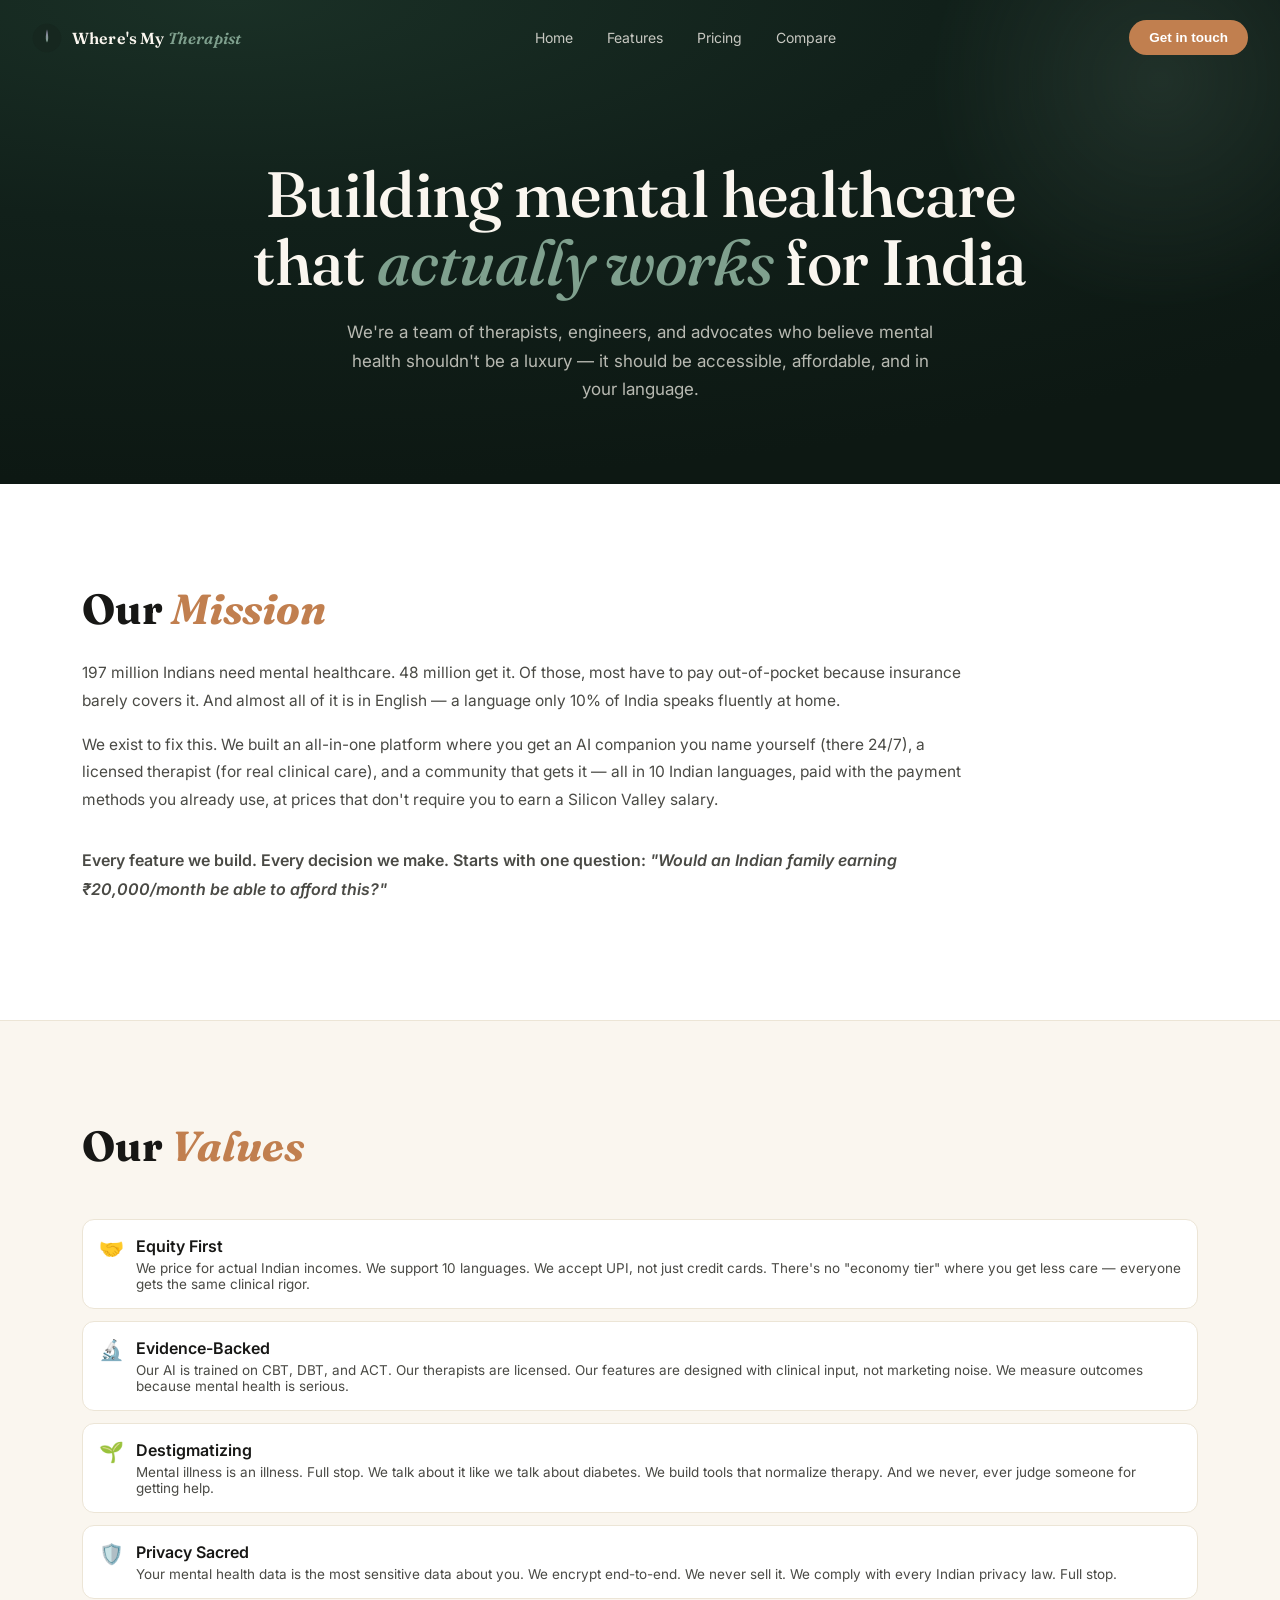
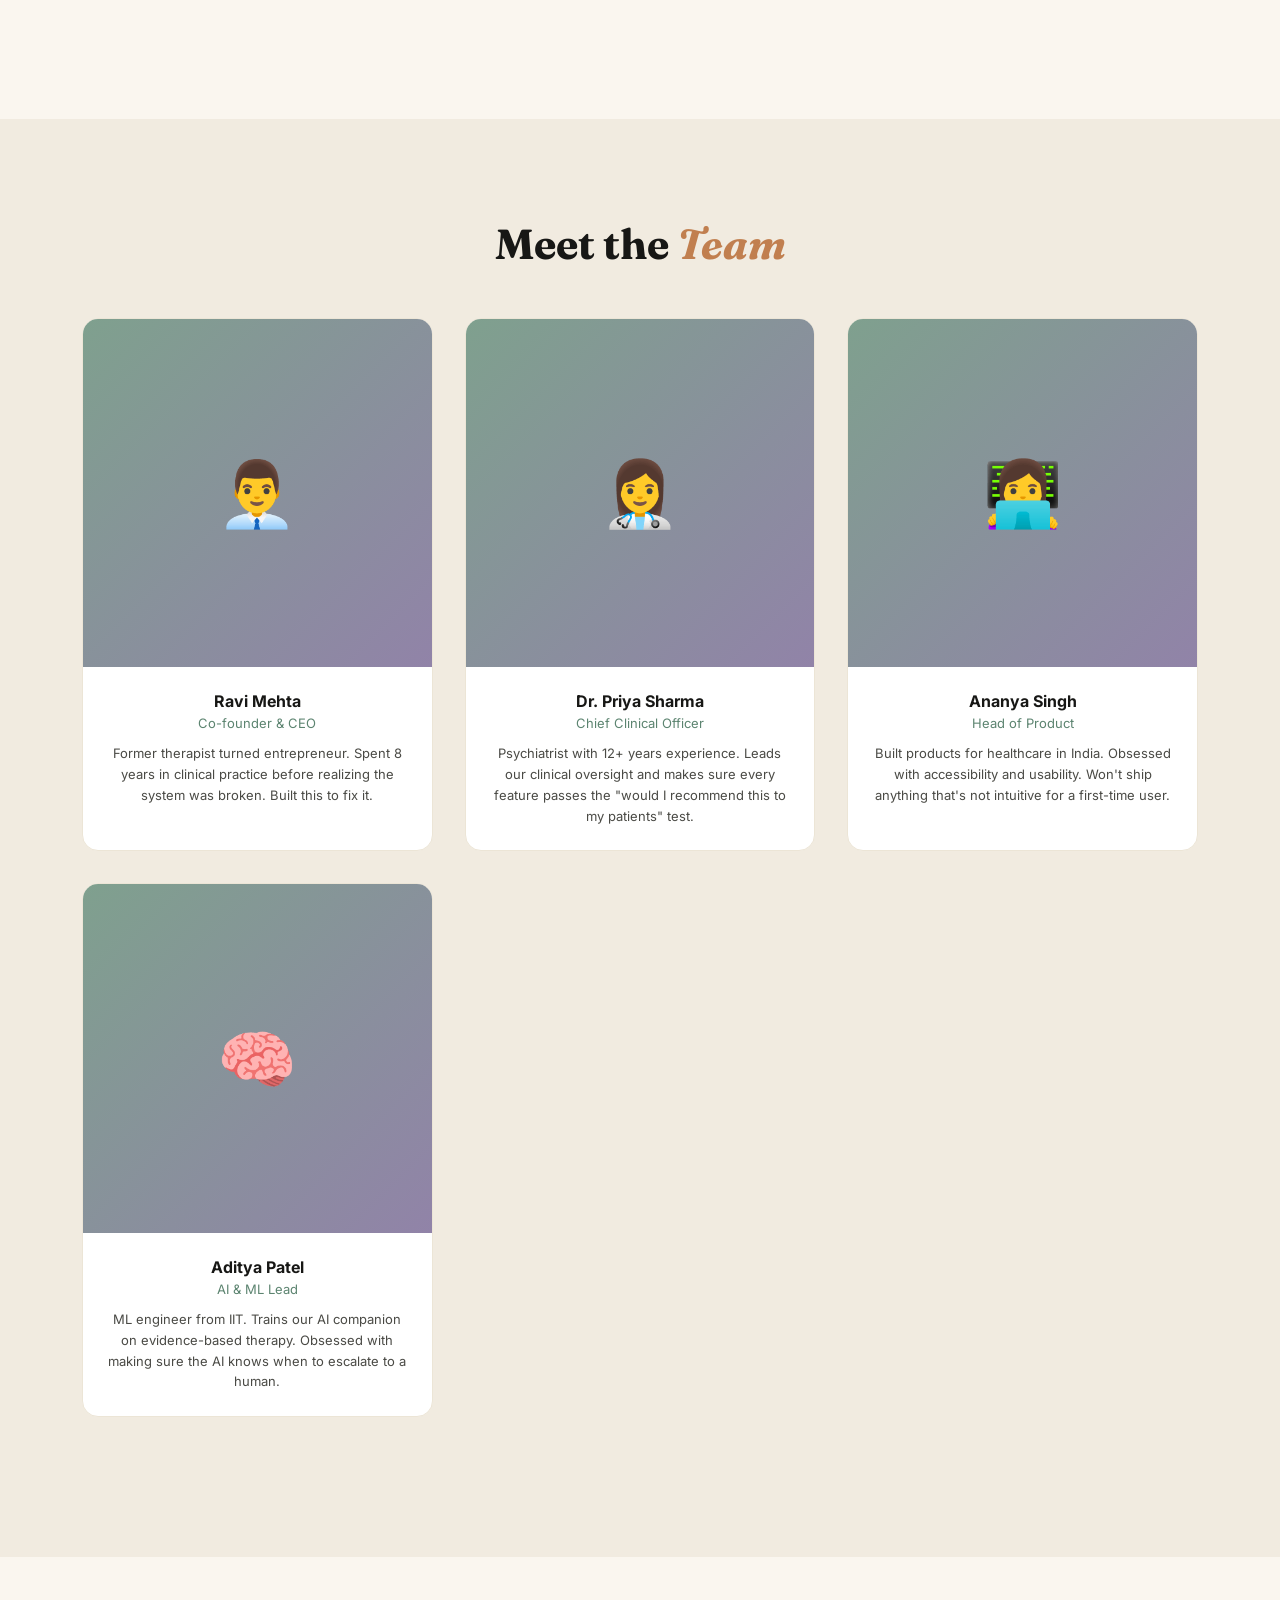
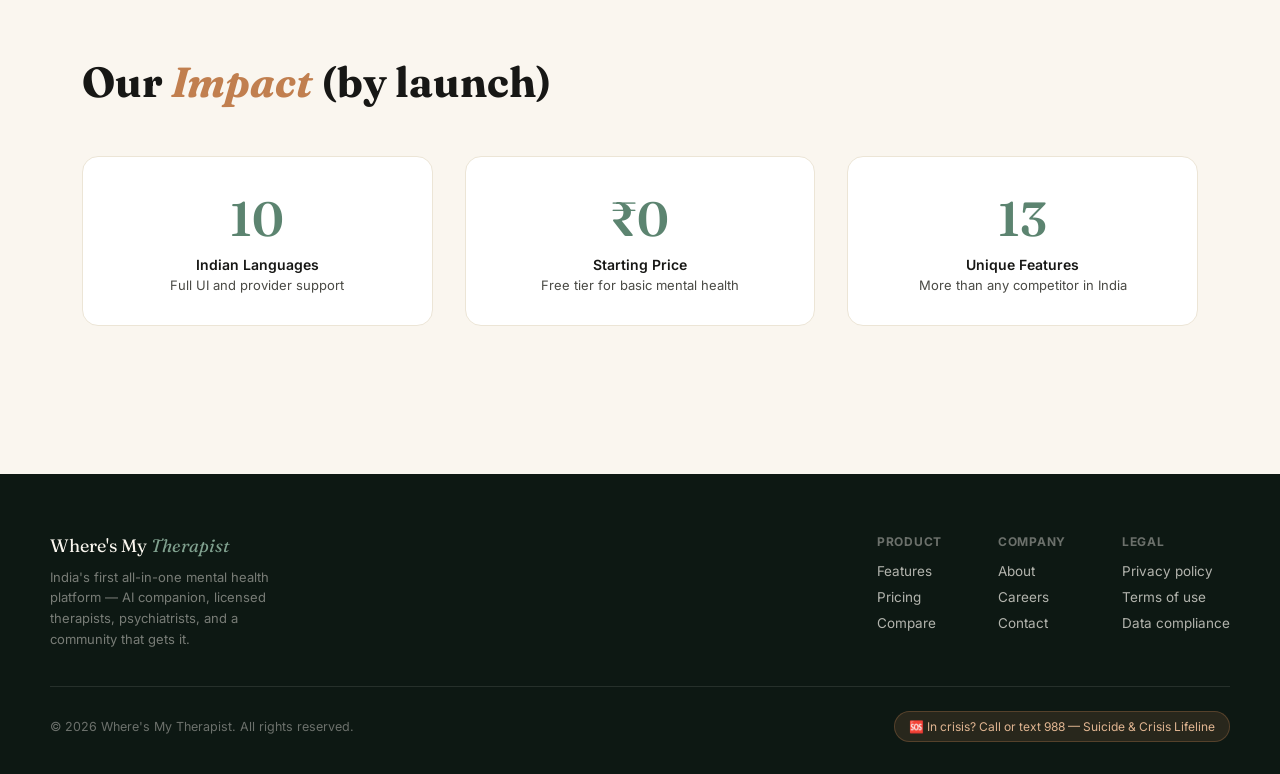
==== about.html @ 40a1cd34 "initial website setup" ====
<!DOCTYPE html>
<html lang="en">
<head>
<meta charset="UTF-8">
<meta name="viewport" content="width=device-width, initial-scale=1.0">
<title>About Us — Where's My Therapist</title>
<link rel="preconnect" href="https://fonts.googleapis.com">
<link href="https://fonts.googleapis.com/css2?family=Fraunces:ital,opsz,wght@0,9..144,300..700;1,9..144,400..600&family=Inter:wght@400;500;600;700;800&display=swap" rel="stylesheet">
<link rel="stylesheet" href="shared.css">
</head>
<body>

<!-- NAV -->
<nav class="nav" id="nav">
  <div class="nav-logo" onclick="window.location.href='index.html'">
    <svg width="30" height="30" viewBox="0 0 480 480"><defs><linearGradient id="nl" x1="0" y1="1" x2="0" y2="0"><stop offset="0%" stop-color="#7FA08E"/><stop offset="100%" stop-color="#9183A8"/></linearGradient></defs><circle cx="240" cy="240" r="228" fill="#16271F"/><path d="M240 310 C226 288,218 255,222 210 C226 168,234 128,240 100 C246 128,254 168,258 210 C262 255,254 288,240 310Z" fill="url(#nl)"/></svg>
    <span style="font-size:16px;white-space:nowrap">Where's My <em style="font-style:italic;color:#7FA08E">Therapist</em></span>
  </div>
  <div class="nav-links">
    <a href="index.html#hero">Home</a>
    <a href="index.html#features">Features</a>
    <a href="index.html#pricing">Pricing</a>
    <a href="index.html#compare">Compare</a>
  </div>
  <button class="nav-cta" onclick="window.location.href='contact.html'">Get in touch</button>
</nav>

<!-- PAGE HEADER -->
<section class="page-header">
  <div class="page-header-blob blob1"></div>
  <div class="page-header-content">
    <h1>Building mental healthcare that <em>actually works</em> for India</h1>
    <p>We're a team of therapists, engineers, and advocates who believe mental health shouldn't be a luxury — it should be accessible, affordable, and in your language.</p>
  </div>
</section>

<!-- MISSION -->
<section class="content-section" style="background:#fff;border-bottom:1px solid #ECE5D6;">
  <div class="wrap">
    <h2>Our <em>Mission</em></h2>
    <p>197 million Indians need mental healthcare. 48 million get it. Of those, most have to pay out-of-pocket because insurance barely covers it. And almost all of it is in English — a language only 10% of India speaks fluently at home.</p>
    <p>We exist to fix this. We built an all-in-one platform where you get an AI companion you name yourself (there 24/7), a licensed therapist (for real clinical care), and a community that gets it — all in 10 Indian languages, paid with the payment methods you already use, at prices that don't require you to earn a Silicon Valley salary.</p>
    <p style="margin-top:32px;font-size:16px;font-weight:600;">Every feature we build. Every decision we make. Starts with one question: <em>"Would an Indian family earning ₹20,000/month be able to afford this?"</em></p>
  </div>
</section>

<!-- VALUES -->
<section class="content-section">
  <div class="wrap">
    <h2 style="margin-bottom:48px;">Our <em>Values</em></h2>
    
    <div class="content-list">
      <div class="list-item">
        <div class="icon">🤝</div>
        <div class="text">
          <div class="title">Equity First</div>
          <div class="desc">We price for actual Indian incomes. We support 10 languages. We accept UPI, not just credit cards. There's no "economy tier" where you get less care — everyone gets the same clinical rigor.</div>
        </div>
      </div>
      
      <div class="list-item">
        <div class="icon">🔬</div>
        <div class="text">
          <div class="title">Evidence-Backed</div>
          <div class="desc">Our AI is trained on CBT, DBT, and ACT. Our therapists are licensed. Our features are designed with clinical input, not marketing noise. We measure outcomes because mental health is serious.</div>
        </div>
      </div>
      
      <div class="list-item">
        <div class="icon">🌱</div>
        <div class="text">
          <div class="title">Destigmatizing</div>
          <div class="desc">Mental illness is an illness. Full stop. We talk about it like we talk about diabetes. We build tools that normalize therapy. And we never, ever judge someone for getting help.</div>
        </div>
      </div>
      
      <div class="list-item">
        <div class="icon">🛡️</div>
        <div class="text">
          <div class="title">Privacy Sacred</div>
          <div class="desc">Your mental health data is the most sensitive data about you. We encrypt end-to-end. We never sell it. We comply with every Indian privacy law. Full stop.</div>
        </div>
      </div>
    </div>
  </div>
</section>

<!-- TEAM SECTION -->
<section class="content-section" style="background:#F1EBE0;">
  <div class="wrap">
    <h2 style="text-align:center;margin-bottom:48px;">Meet the <em>Team</em></h2>
    
    <div class="team-grid">
      <div class="team-member reveal">
        <div class="avatar">👨‍💼</div>
        <div class="info">
          <div class="name">Ravi Mehta</div>
          <div class="role">Co-founder & CEO</div>
          <div class="bio">Former therapist turned entrepreneur. Spent 8 years in clinical practice before realizing the system was broken. Built this to fix it.</div>
        </div>
      </div>
      
      <div class="team-member reveal reveal-d1">
        <div class="avatar">👩‍⚕️</div>
        <div class="info">
          <div class="name">Dr. Priya Sharma</div>
          <div class="role">Chief Clinical Officer</div>
          <div class="bio">Psychiatrist with 12+ years experience. Leads our clinical oversight and makes sure every feature passes the "would I recommend this to my patients" test.</div>
        </div>
      </div>
      
      <div class="team-member reveal reveal-d2">
        <div class="avatar">👩‍💻</div>
        <div class="info">
          <div class="name">Ananya Singh</div>
          <div class="role">Head of Product</div>
          <div class="bio">Built products for healthcare in India. Obsessed with accessibility and usability. Won't ship anything that's not intuitive for a first-time user.</div>
        </div>
      </div>
      
      <div class="team-member reveal reveal-d3">
        <div class="avatar">🧠</div>
        <div class="info">
          <div class="name">Aditya Patel</div>
          <div class="role">AI & ML Lead</div>
          <div class="bio">ML engineer from IIT. Trains our AI companion on evidence-based therapy. Obsessed with making sure the AI knows when to escalate to a human.</div>
        </div>
      </div>
    </div>
  </div>
</section>

<!-- IMPACT -->
<section class="content-section">
  <div class="wrap">
    <h2>Our <em>Impact</em> (by launch)</h2>
    
    <div style="display:grid;grid-template-columns:repeat(auto-fit,minmax(250px,1fr));gap:32px;margin:48px 0;">
      <div style="background:#fff;border:1px solid #ECE5D6;padding:32px;border-radius:16px;text-align:center;">
        <div style="font-family:var(--serif);font-size:48px;font-weight:600;color:var(--sage-d);margin-bottom:8px;">10</div>
        <div style="font-size:14px;font-weight:600;color:var(--ink);margin-bottom:4px;">Indian Languages</div>
        <div style="font-size:13px;color:var(--ink-soft);">Full UI and provider support</div>
      </div>
      
      <div style="background:#fff;border:1px solid #ECE5D6;padding:32px;border-radius:16px;text-align:center;">
        <div style="font-family:var(--serif);font-size:48px;font-weight:600;color:var(--sage-d);margin-bottom:8px;">₹0</div>
        <div style="font-size:14px;font-weight:600;color:var(--ink);margin-bottom:4px;">Starting Price</div>
        <div style="font-size:13px;color:var(--ink-soft);">Free tier for basic mental health</div>
      </div>
      
      <div style="background:#fff;border:1px solid #ECE5D6;padding:32px;border-radius:16px;text-align:center;">
        <div style="font-family:var(--serif);font-size:48px;font-weight:600;color:var(--sage-d);margin-bottom:8px;">13</div>
        <div style="font-size:14px;font-weight:600;color:var(--ink);margin-bottom:4px;">Unique Features</div>
        <div style="font-size:13px;color:var(--ink-soft);">More than any competitor in India</div>
      </div>
    </div>
  </div>
</section>

<!-- FOOTER -->
<footer>
  <div class="footer-grid">
    <div class="footer-brand">
      <span>Where's My <em>Therapist</em></span>
      <p>India's first all-in-one mental health platform — AI companion, licensed therapists, psychiatrists, and a community that gets it.</p>
    </div>
    <div class="footer-cols">
      <div class="footer-col">
        <h4>Product</h4>
        <a href="index.html#features">Features</a>
        <a href="index.html#pricing">Pricing</a>
        <a href="index.html#compare">Compare</a>
      </div>
      <div class="footer-col">
        <h4>Company</h4>
        <a href="about.html">About</a>
        <a href="careers.html">Careers</a>
        <a href="contact.html">Contact</a>
      </div>
      <div class="footer-col">
        <h4>Legal</h4>
        <a href="privacy-policy.html">Privacy policy</a>
        <a href="terms-of-use.html">Terms of use</a>
        <a href="data-compliance.html">Data compliance</a>
      </div>
    </div>
  </div>
  <div class="footer-bottom">
    <p>© 2026 Where's My Therapist. All rights reserved.</p>
    <div class="crisis-chip">🆘 In crisis? Call or text 988 — Suicide & Crisis Lifeline</div>
  </div>
</footer>

<script>
// Nav scroll
const nav = document.getElementById('nav');
window.addEventListener('scroll', () => {
  nav.classList.toggle('scrolled', window.scrollY > 40);
});

// Reveal on scroll
const revealEls = document.querySelectorAll('.reveal');
const io = new IntersectionObserver((entries) => {
  entries.forEach(e => { if (e.isIntersecting) e.target.classList.add('in'); });
}, { threshold: 0.15 });
revealEls.forEach(el => io.observe(el));
</script>

</body>
</html>
---- shared.css ----
:root{
  --forest:#11201A;
  --forest2:#16271F;
  --forest3:#1D3128;
  --cream:#FAF6EF;
  --cream2:#F1EBE0;
  --sage:#7FA08E;
  --sage-d:#5C8470;
  --lavender:#9183A8;
  --clay:#C17F4F;
  --clay-d:#A1602F;
  --ink:#171715;
  --ink-soft:#4A4A45;
  --line:rgba(255,255,255,0.10);
  --line-soft:rgba(23,23,21,0.10);
  --serif:'Fraunces',serif;
  --sans:'Inter',sans-serif;
}
*{margin:0;padding:0;box-sizing:border-box;}
html{scroll-behavior:smooth;}
body{
  font-family:var(--sans);
  background:var(--cream);
  color:var(--ink);
  overflow-x:hidden;
  -webkit-font-smoothing:antialiased;
}
img,svg{display:block;}
a{color:inherit;text-decoration:none;}
.wrap{max-width:1180px;margin:0 auto;padding:0 32px;}
section{position:relative;}

/* ---------- NAV ---------- */
.nav{
  position:fixed;top:0;left:0;right:0;z-index:100;
  display:flex;align-items:center;justify-content:space-between;
  padding:20px 32px;
  transition:background .35s ease, padding .35s ease, box-shadow .35s ease;
}
.nav.scrolled{
  background:rgba(250,246,239,0.92);
  backdrop-filter:blur(14px);
  padding:13px 32px;
  box-shadow:0 1px 0 var(--line-soft);
}
.nav-logo{display:flex;align-items:center;gap:10px;cursor:pointer;}
.nav-logo span{font-family:var(--serif);font-size:19px;color:var(--cream);font-weight:600;letter-spacing:.01em;transition:color .35s;}
.nav.scrolled .nav-logo span{color:var(--ink);}
.nav-links{display:flex;gap:34px;align-items:center;}
.nav-links a{font-size:14px;color:rgba(250,246,239,0.78);transition:color .35s;}
.nav.scrolled .nav-links a{color:var(--ink-soft);}
.nav-links a:hover{color:var(--cream);}
.nav.scrolled .nav-links a:hover{color:var(--ink);}
.nav-cta{
  background:var(--clay);color:#fff;font-size:13.5px;font-weight:600;
  padding:10px 20px;border-radius:100px;border:none;cursor:pointer;
  transition:background .25s, transform .2s;
}
.nav-cta:hover{background:var(--clay-d);transform:translateY(-1px);}

/* ---------- BUTTONS ---------- */
.btn-primary{
  background:var(--clay);color:#fff;font-weight:600;font-size:15px;
  padding:15px 28px;border-radius:100px;border:none;cursor:pointer;
  display:inline-flex;align-items:center;gap:8px;
  transition:background .25s,transform .2s,box-shadow .25s;
  box-shadow:0 8px 24px rgba(193,127,79,.28);
}
.btn-primary:hover{background:var(--clay-d);transform:translateY(-2px);box-shadow:0 12px 28px rgba(193,127,79,.36);}
.btn-ghost{
  background:transparent;color:var(--cream);font-weight:600;font-size:15px;
  padding:15px 24px;border-radius:100px;border:1px solid rgba(250,246,239,.28);cursor:pointer;
  transition:border-color .25s, background .25s;
}
.btn-ghost:hover{border-color:rgba(250,246,239,.6);background:rgba(255,255,255,.04);}

/* ---------- FOOTER ---------- */
footer{background:#0D1813;padding:60px 32px 32px;}
.footer-grid{max-width:1180px;margin:0 auto;display:flex;justify-content:space-between;flex-wrap:wrap;gap:40px;padding-bottom:36px;border-bottom:1px solid var(--line);}
.footer-brand span{font-family:var(--serif);color:var(--cream);font-size:18px;}
.footer-brand em{color:var(--sage);font-style:italic;}
.footer-brand p{font-size:13px;color:rgba(250,246,239,.45);margin-top:10px;max-width:240px;line-height:1.6;}
.footer-cols{display:flex;gap:56px;flex-wrap:wrap;}
.footer-col h4{font-size:12px;color:rgba(250,246,239,.4);letter-spacing:.06em;margin-bottom:14px;text-transform:uppercase;}
.footer-col a{display:block;font-size:13.5px;color:rgba(250,246,239,.7);margin-bottom:10px;transition:color .25s;}
.footer-col a:hover{color:var(--cream);}
.footer-bottom{max-width:1180px;margin:24px auto 0;display:flex;justify-content:space-between;align-items:center;flex-wrap:wrap;gap:12px;}
.footer-bottom p{font-size:12.5px;color:rgba(250,246,239,.4);}
.crisis-chip{display:inline-flex;align-items:center;gap:8px;background:rgba(193,127,79,.15);border:1px solid rgba(193,127,79,.3);padding:7px 14px;border-radius:100px;font-size:12px;color:#E0B591;}

/* ---------- PAGE HEADER ---------- */
.page-header{
  background:radial-gradient(120% 100% at 18% 0%, #1A3026 0%, var(--forest) 46%, #0D1813 100%);
  min-height:50vh;
  padding:160px 32px 80px;
  position:relative;
  overflow:hidden;
  display:flex;
  align-items:center;
  justify-content:center;
}
.page-header-blob{
  position:absolute;border-radius:50%;filter:blur(2px);opacity:.5;pointer-events:none;
}
.blob1{width:480px;height:480px;background:radial-gradient(circle,rgba(127,160,142,.30),transparent 70%);top:-160px;right:-120px;animation:drift1 22s ease-in-out infinite;}
@keyframes drift1{0%,100%{transform:translate(0,0);}50%{transform:translate(-40px,50px);}}

.page-header-content{
  max-width:800px;text-align:center;position:relative;z-index:2;
}
.page-header h1{
  font-family:var(--serif);
  font-size:clamp(40px,5.4vw,64px);
  line-height:1.06;
  color:var(--cream);
  font-weight:500;
  letter-spacing:-.01em;
}
.page-header h1 em{color:var(--sage);font-style:italic;}
.page-header p{
  margin-top:22px;font-size:17px;line-height:1.7;
  color:rgba(250,246,239,0.72);max-width:600px;margin-left:auto;margin-right:auto;
}

/* ---------- CONTENT SECTIONS ---------- */
.content-section{padding:100px 32px;}
.content-section h2{
  font-family:var(--serif);
  font-size:clamp(28px,3.5vw,42px);
  color:var(--ink);
  margin-bottom:24px;
  line-height:1.2;
}
.content-section h2 em{color:var(--clay);font-style:italic;}
.content-section h3{
  font-family:var(--serif);
  font-size:24px;
  color:var(--ink);
  margin-top:32px;
  margin-bottom:16px;
}
.content-section p{
  font-size:15.5px;
  color:var(--ink-soft);
  line-height:1.8;
  margin-bottom:16px;
  max-width:900px;
}
.content-section ul, .content-section ol{
  margin:16px 0 16px 24px;
  font-size:15.5px;
  color:var(--ink-soft);
  line-height:1.8;
}
.content-section li{margin-bottom:12px;}
.content-list{
  display:flex;flex-direction:column;gap:12px;
  margin:20px 0;
}
.list-item{
  display:flex;gap:12px;align-items:flex-start;
  padding:16px;background:#fff;border:1px solid #ECE5D6;
  border-radius:12px;
}
.list-item .icon{
  font-size:20px;flex-shrink:0;
}
.list-item .text{flex:1;}
.list-item .title{font-weight:600;color:var(--ink);margin-bottom:4px;}
.list-item .desc{font-size:13.5px;color:var(--ink-soft);}

/* ---------- FORM ---------- */
.form-group{margin-bottom:24px;}
.form-group label{display:block;font-size:14px;font-weight:600;color:var(--ink);margin-bottom:8px;}
.form-group input, .form-group textarea{
  width:100%;padding:12px 16px;border:1.5px solid #ECE5D6;
  border-radius:8px;font-family:var(--sans);font-size:14px;
  transition:border-color .25s;
}
.form-group input:focus, .form-group textarea:focus{
  outline:none;border-color:var(--sage);
  box-shadow:0 0 0 3px rgba(127,160,142,.1);
}
.form-group textarea{min-height:120px;resize:vertical;}
.btn-submit{
  background:var(--clay);color:#fff;font-weight:600;font-size:15px;
  padding:15px 40px;border-radius:100px;border:none;cursor:pointer;
  transition:background .25s,transform .2s;
}
.btn-submit:hover{background:var(--clay-d);transform:translateY(-2px);}

/* ---------- TEAM GRID ---------- */
.team-grid{
  display:grid;grid-template-columns:repeat(auto-fit,minmax(280px,1fr));
  gap:32px;margin:40px 0;
}
.team-member{
  background:#fff;border:1px solid #ECE5D6;border-radius:16px;
  overflow:hidden;text-align:center;transition:transform .3s,box-shadow .3s;
}
.team-member:hover{transform:translateY(-6px);box-shadow:0 12px 30px rgba(0,0,0,.1);}
.team-member .avatar{
  width:100%;aspect-ratio:1;background:linear-gradient(135deg,var(--sage),var(--lavender));
  display:flex;align-items:center;justify-content:center;font-size:64px;
}
.team-member .info{padding:24px;}
.team-member .name{font-weight:700;font-size:16px;color:var(--ink);margin-bottom:4px;}
.team-member .role{font-size:13px;color:var(--sage-d);margin-bottom:12px;}
.team-member .bio{font-size:13px;color:var(--ink-soft);line-height:1.6;}

/* ---------- REVEAL ON SCROLL ---------- */
.reveal{opacity:0;transform:translateY(28px);transition:opacity .8s cubic-bezier(.16,1,.3,1), transform .8s cubic-bezier(.16,1,.3,1);}
.reveal.in{opacity:1;transform:translateY(0);}
.reveal-d1{transition-delay:.08s;}
.reveal-d2{transition-delay:.16s;}
.reveal-d3{transition-delay:.24s;}
.reveal-d4{transition-delay:.32s;}

@media(max-width:900px){
  .nav-links{display:none;}
  .footer-grid{flex-direction:column;gap:24px;}
  .page-header{padding:120px 20px 60px;}
  .content-section{padding:60px 20px;}
  .team-grid{grid-template-columns:repeat(auto-fit,minmax(240px,1fr));gap:24px;}
}
@media(max-width:560px){
  .wrap, .content-section, .page-header{padding-left:18px;padding-right:18px;}
  .list-item{flex-direction:column;align-items:center;text-align:center;}
}
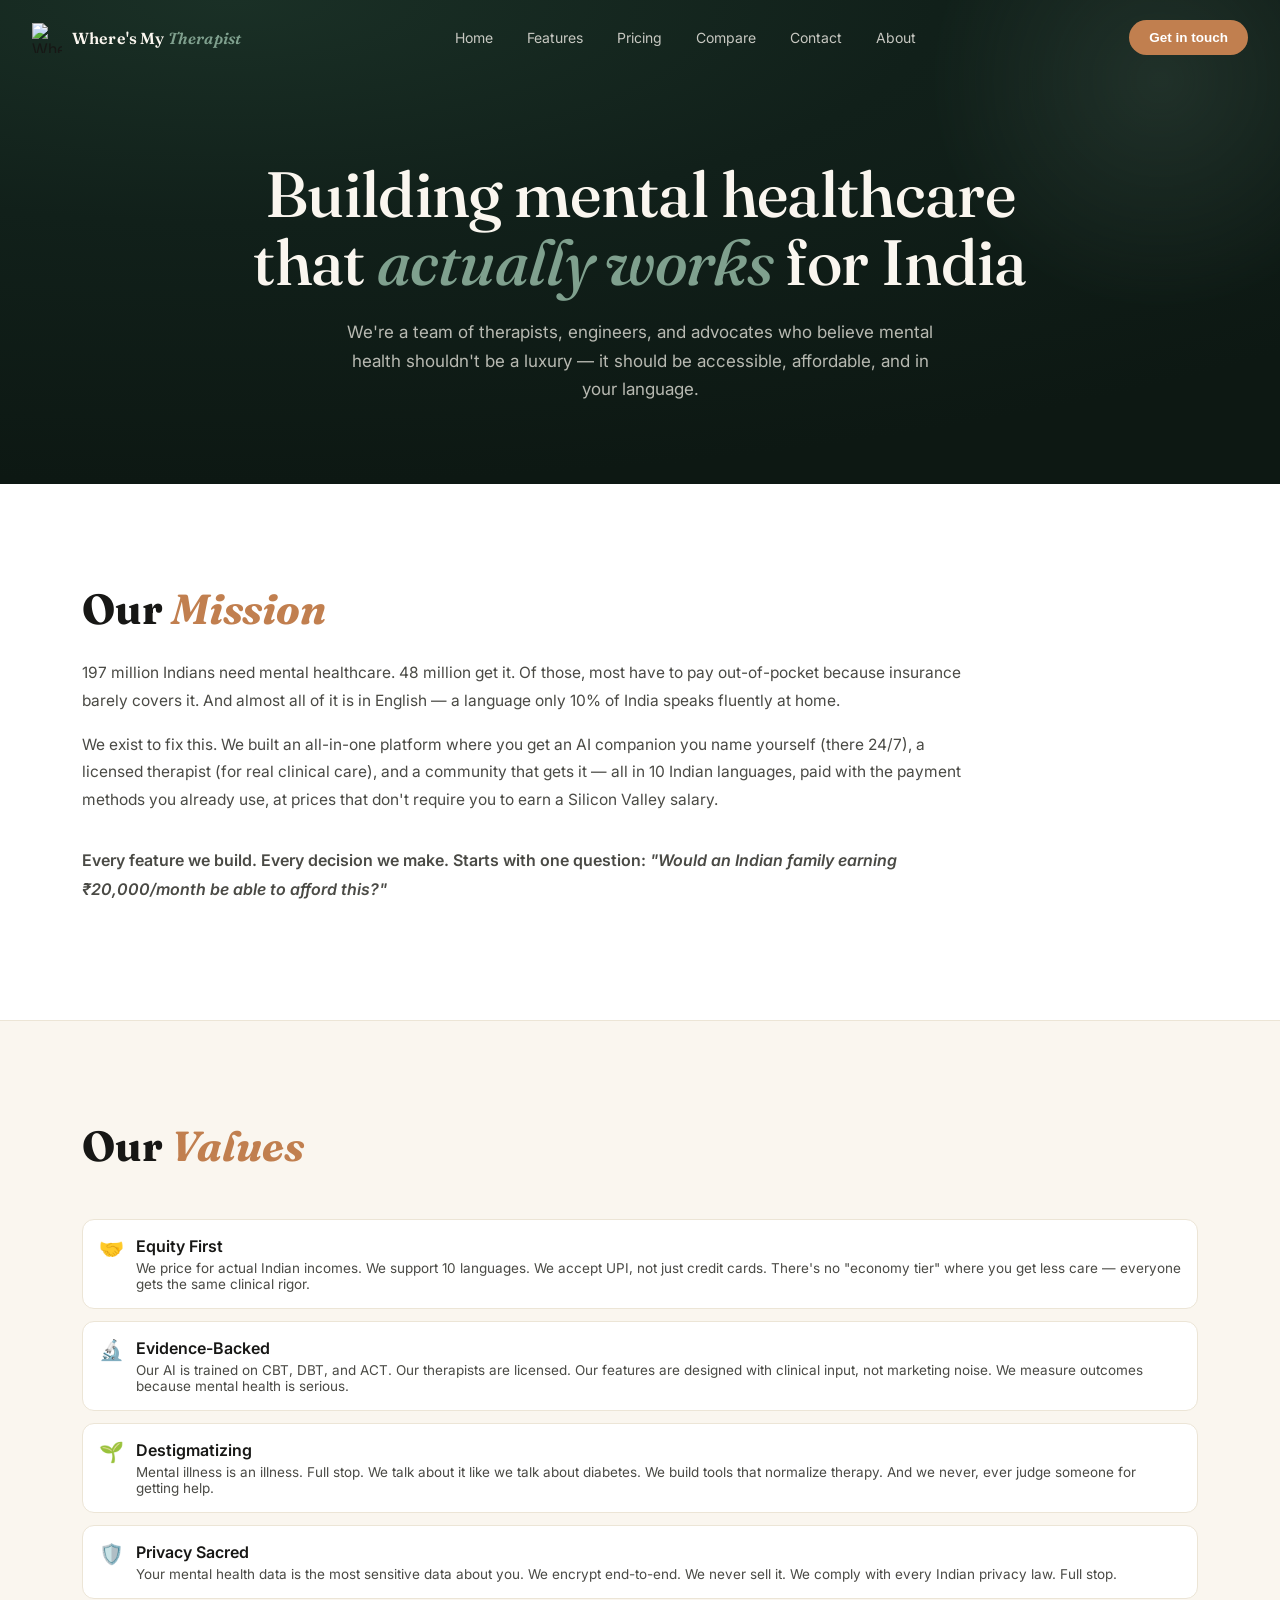
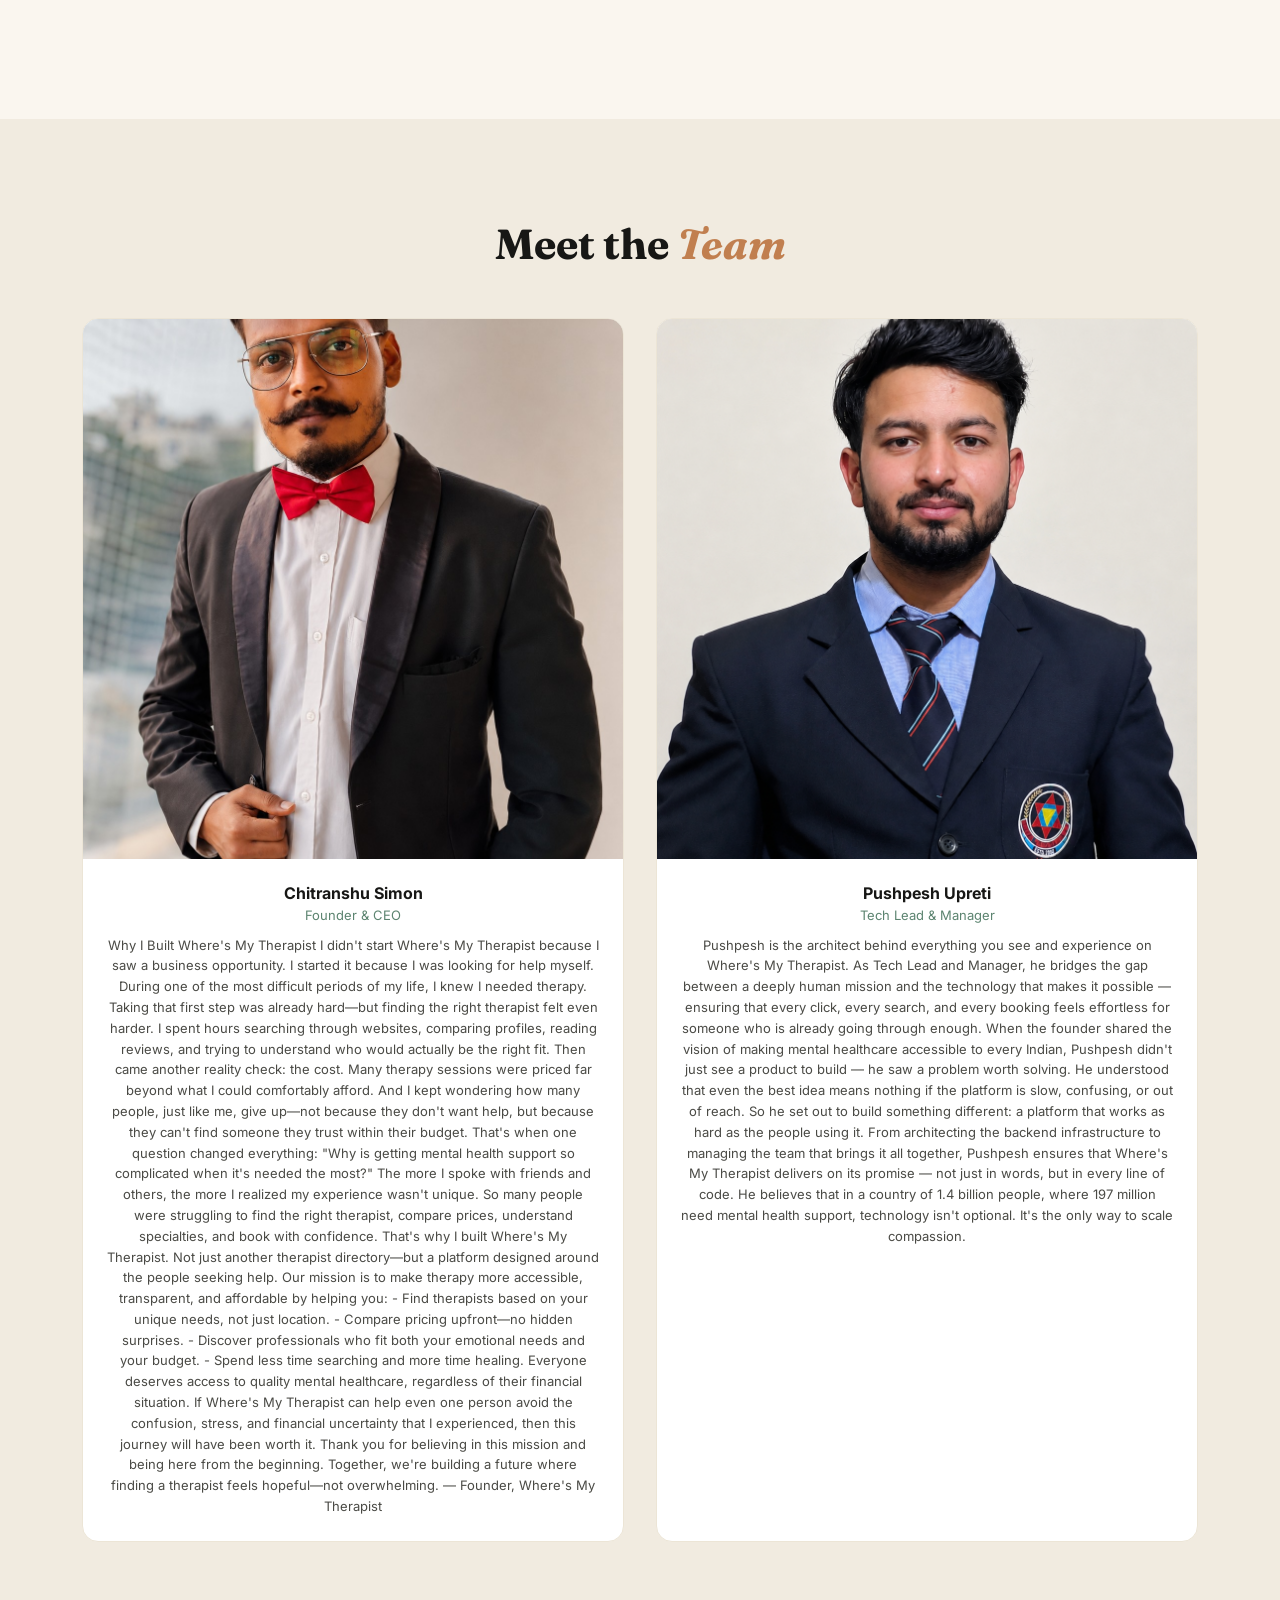
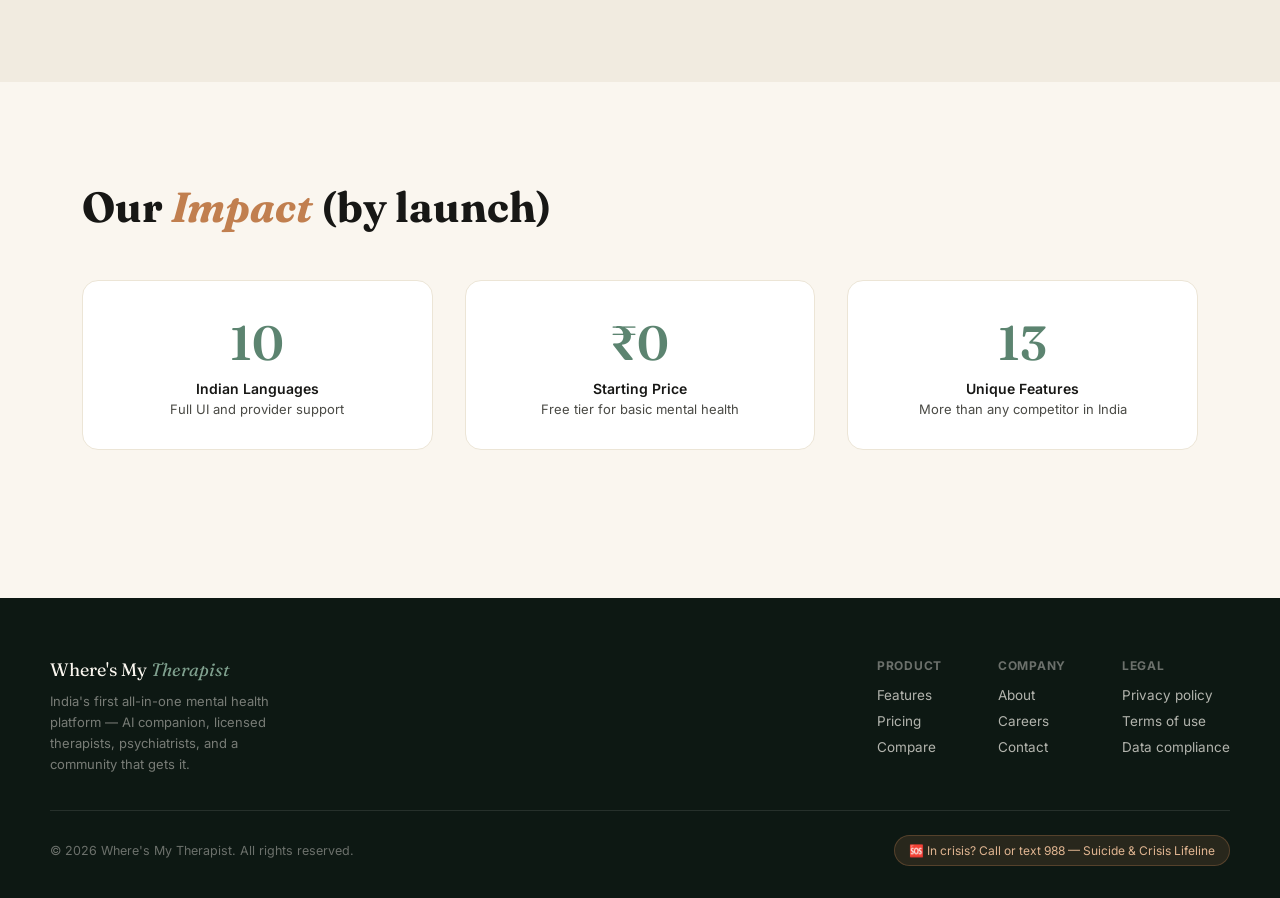
==== commit 8c6c1e5d: "update" ====
--- a/about.html
+++ b/about.html
@@ -13,7 +13,7 @@
 <!-- NAV -->
 <nav class="nav" id="nav">
   <div class="nav-logo" onclick="window.location.href='index.html'">
-    <svg width="30" height="30" viewBox="0 0 480 480"><defs><linearGradient id="nl" x1="0" y1="1" x2="0" y2="0"><stop offset="0%" stop-color="#7FA08E"/><stop offset="100%" stop-color="#9183A8"/></linearGradient></defs><circle cx="240" cy="240" r="228" fill="#16271F"/><path d="M240 310 C226 288,218 255,222 210 C226 168,234 128,240 100 C246 128,254 168,258 210 C262 255,254 288,240 310Z" fill="url(#nl)"/></svg>
+    <img src="logo.jpeg" alt="Where's My Therapist logo" width="30" height="30">
     <span style="font-size:16px;white-space:nowrap">Where's My <em style="font-style:italic;color:#7FA08E">Therapist</em></span>
   </div>
   <div class="nav-links">
@@ -21,6 +21,8 @@
     <a href="index.html#features">Features</a>
     <a href="index.html#pricing">Pricing</a>
     <a href="index.html#compare">Compare</a>
+    <a href="contact.html">Contact</a>
+    <a href="about.html">About</a>
   </div>
   <button class="nav-cta" onclick="window.location.href='contact.html'">Get in touch</button>
 </nav>
@@ -92,38 +94,59 @@
     
     <div class="team-grid">
       <div class="team-member reveal">
-        <div class="avatar">👨‍💼</div>
+        <div class="avatar"><img src="founder.jpeg" alt="Chitranshu Simon"></div>
         <div class="info">
-          <div class="name">Ravi Mehta</div>
-          <div class="role">Co-founder & CEO</div>
-          <div class="bio">Former therapist turned entrepreneur. Spent 8 years in clinical practice before realizing the system was broken. Built this to fix it.</div>
-        </div>
-      </div>
-      
-      <div class="team-member reveal reveal-d1">
-        <div class="avatar">👩‍⚕️</div>
+          <div class="name">Chitranshu Simon</div>
+          <div class="role">Founder & CEO</div>
+          <div class="bio">Why I Built Where's My Therapist
+
+I didn't start Where's My Therapist because I saw a business opportunity.
+
+I started it because I was looking for help myself.
+
+During one of the most difficult periods of my life, I knew I needed therapy. Taking that first step was already hard—but finding the right therapist felt even harder. I spent hours searching through websites, comparing profiles, reading reviews, and trying to understand who would actually be the right fit.
+
+Then came another reality check: the cost.
+
+Many therapy sessions were priced far beyond what I could comfortably afford. And I kept wondering how many people, just like me, give up—not because they don't want help, but because they can't find someone they trust within their budget.
+
+That's when one question changed everything:
+
+"Why is getting mental health support so complicated when it's needed the most?"
+
+The more I spoke with friends and others, the more I realized my experience wasn't unique. So many people were struggling to find the right therapist, compare prices, understand specialties, and book with confidence.
+
+That's why I built Where's My Therapist.
+
+Not just another therapist directory—but a platform designed around the people seeking help.
+
+Our mission is to make therapy more accessible, transparent, and affordable by helping you:
+
+- Find therapists based on your unique needs, not just location.
+- Compare pricing upfront—no hidden surprises.
+- Discover professionals who fit both your emotional needs and your budget.
+- Spend less time searching and more time healing.
+
+Everyone deserves access to quality mental healthcare, regardless of their financial situation.
+
+If Where's My Therapist can help even one person avoid the confusion, stress, and financial uncertainty that I experienced, then this journey will have been worth it.
+
+Thank you for believing in this mission and being here from the beginning. Together, we're building a future where finding a therapist feels hopeful—not overwhelming.
+
+— Founder, Where's My Therapist</div>
+        </div>
+      </div>
+      
+      
+      <div class="team-member reveal reveal-d3">
+        <div class="avatar"><img src="techlead.png" alt="Pushpesh Upreti"></div>
         <div class="info">
-          <div class="name">Dr. Priya Sharma</div>
-          <div class="role">Chief Clinical Officer</div>
-          <div class="bio">Psychiatrist with 12+ years experience. Leads our clinical oversight and makes sure every feature passes the "would I recommend this to my patients" test.</div>
-        </div>
-      </div>
-      
-      <div class="team-member reveal reveal-d2">
-        <div class="avatar">👩‍💻</div>
-        <div class="info">
-          <div class="name">Ananya Singh</div>
-          <div class="role">Head of Product</div>
-          <div class="bio">Built products for healthcare in India. Obsessed with accessibility and usability. Won't ship anything that's not intuitive for a first-time user.</div>
-        </div>
-      </div>
-      
-      <div class="team-member reveal reveal-d3">
-        <div class="avatar">🧠</div>
-        <div class="info">
-          <div class="name">Aditya Patel</div>
-          <div class="role">AI & ML Lead</div>
-          <div class="bio">ML engineer from IIT. Trains our AI companion on evidence-based therapy. Obsessed with making sure the AI knows when to escalate to a human.</div>
+          <div class="name">Pushpesh Upreti</div>
+          <div class="role">Tech Lead & Manager</div>
+          <div class="bio">Pushpesh is the architect behind everything you see and experience on Where's My Therapist. As Tech Lead and Manager, he bridges the gap between a deeply human mission and the technology that makes it possible — ensuring that every click, every search, and every booking feels effortless for someone who is already going through enough.
+When the founder shared the vision of making mental healthcare accessible to every Indian, Pushpesh didn't just see a product to build — he saw a problem worth solving. He understood that even the best idea means nothing if the platform is slow, confusing, or out of reach. So he set out to build something different: a platform that works as hard as the people using it.
+From architecting the backend infrastructure to managing the team that brings it all together, Pushpesh ensures that Where's My Therapist delivers on its promise — not just in words, but in every line of code.
+He believes that in a country of 1.4 billion people, where 197 million need mental health support, technology isn't optional. It's the only way to scale compassion.</div>
         </div>
       </div>
     </div>
--- a/shared.css
+++ b/shared.css
@@ -44,6 +44,7 @@
   box-shadow:0 1px 0 var(--line-soft);
 }
 .nav-logo{display:flex;align-items:center;gap:10px;cursor:pointer;}
+.nav-logo img{width:30px;height:30px;object-fit:contain;}
 .nav-logo span{font-family:var(--serif);font-size:19px;color:var(--cream);font-weight:600;letter-spacing:.01em;transition:color .35s;}
 .nav.scrolled .nav-logo span{color:var(--ink);}
 .nav-links{display:flex;gap:34px;align-items:center;}
@@ -201,7 +202,10 @@
 .team-member:hover{transform:translateY(-6px);box-shadow:0 12px 30px rgba(0,0,0,.1);}
 .team-member .avatar{
   width:100%;aspect-ratio:1;background:linear-gradient(135deg,var(--sage),var(--lavender));
-  display:flex;align-items:center;justify-content:center;font-size:64px;
+  display:flex;align-items:center;justify-content:center;font-size:64px;overflow:hidden;
+}
+.team-member .avatar img{
+  width:100%;height:100%;object-fit:cover;display:block;
 }
 .team-member .info{padding:24px;}
 .team-member .name{font-weight:700;font-size:16px;color:var(--ink);margin-bottom:4px;}
